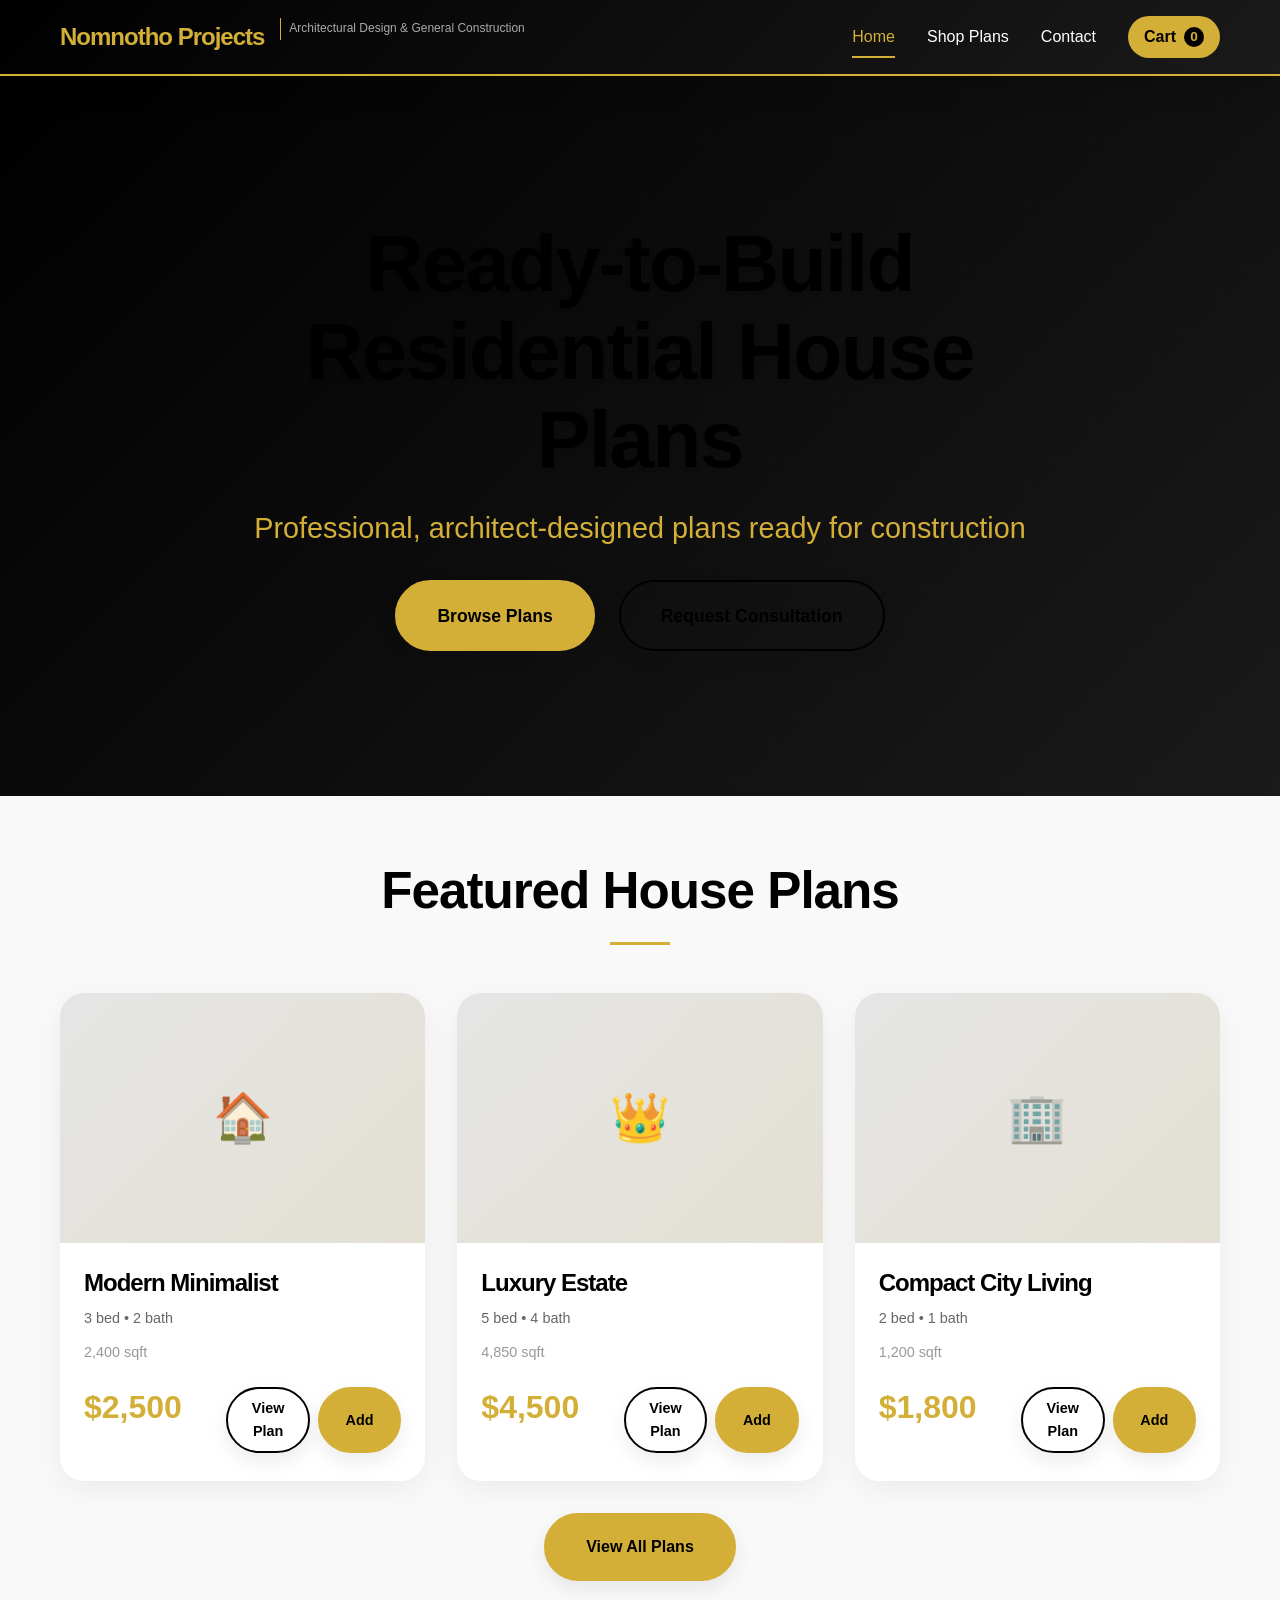
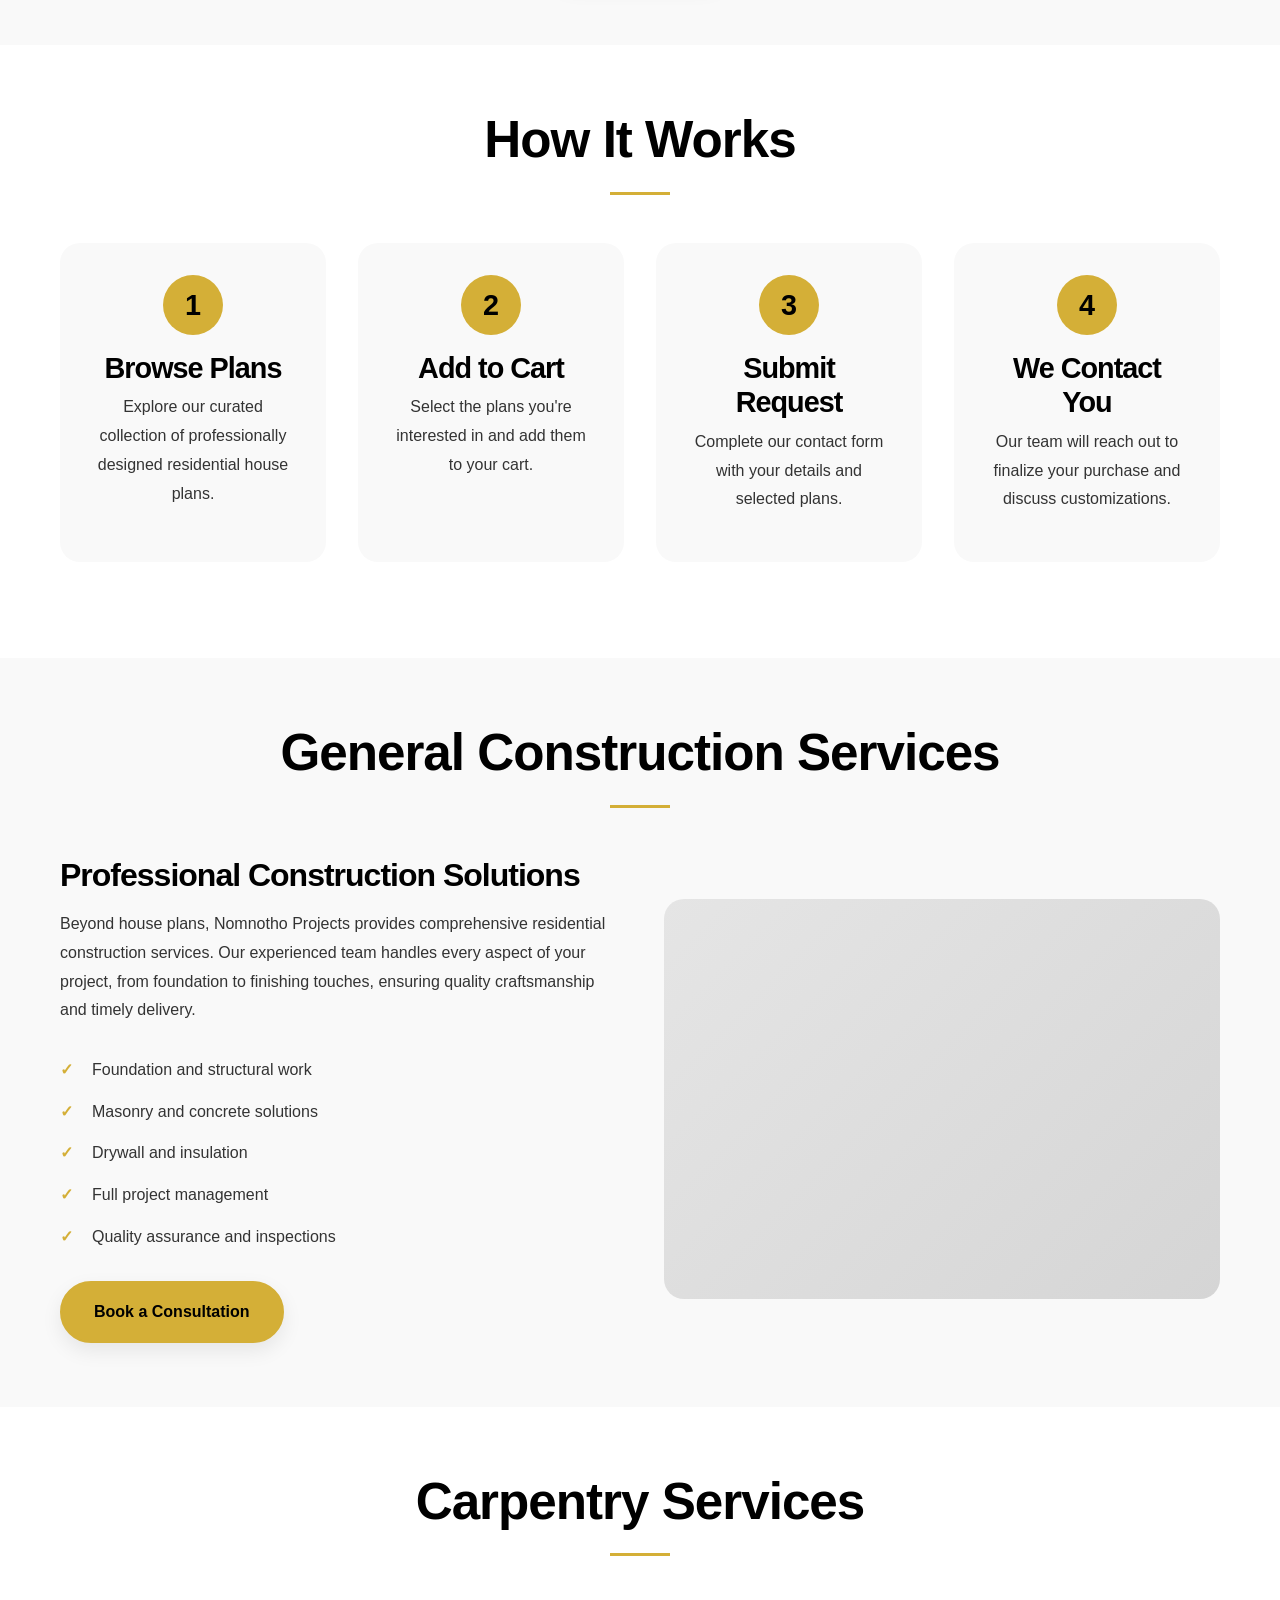
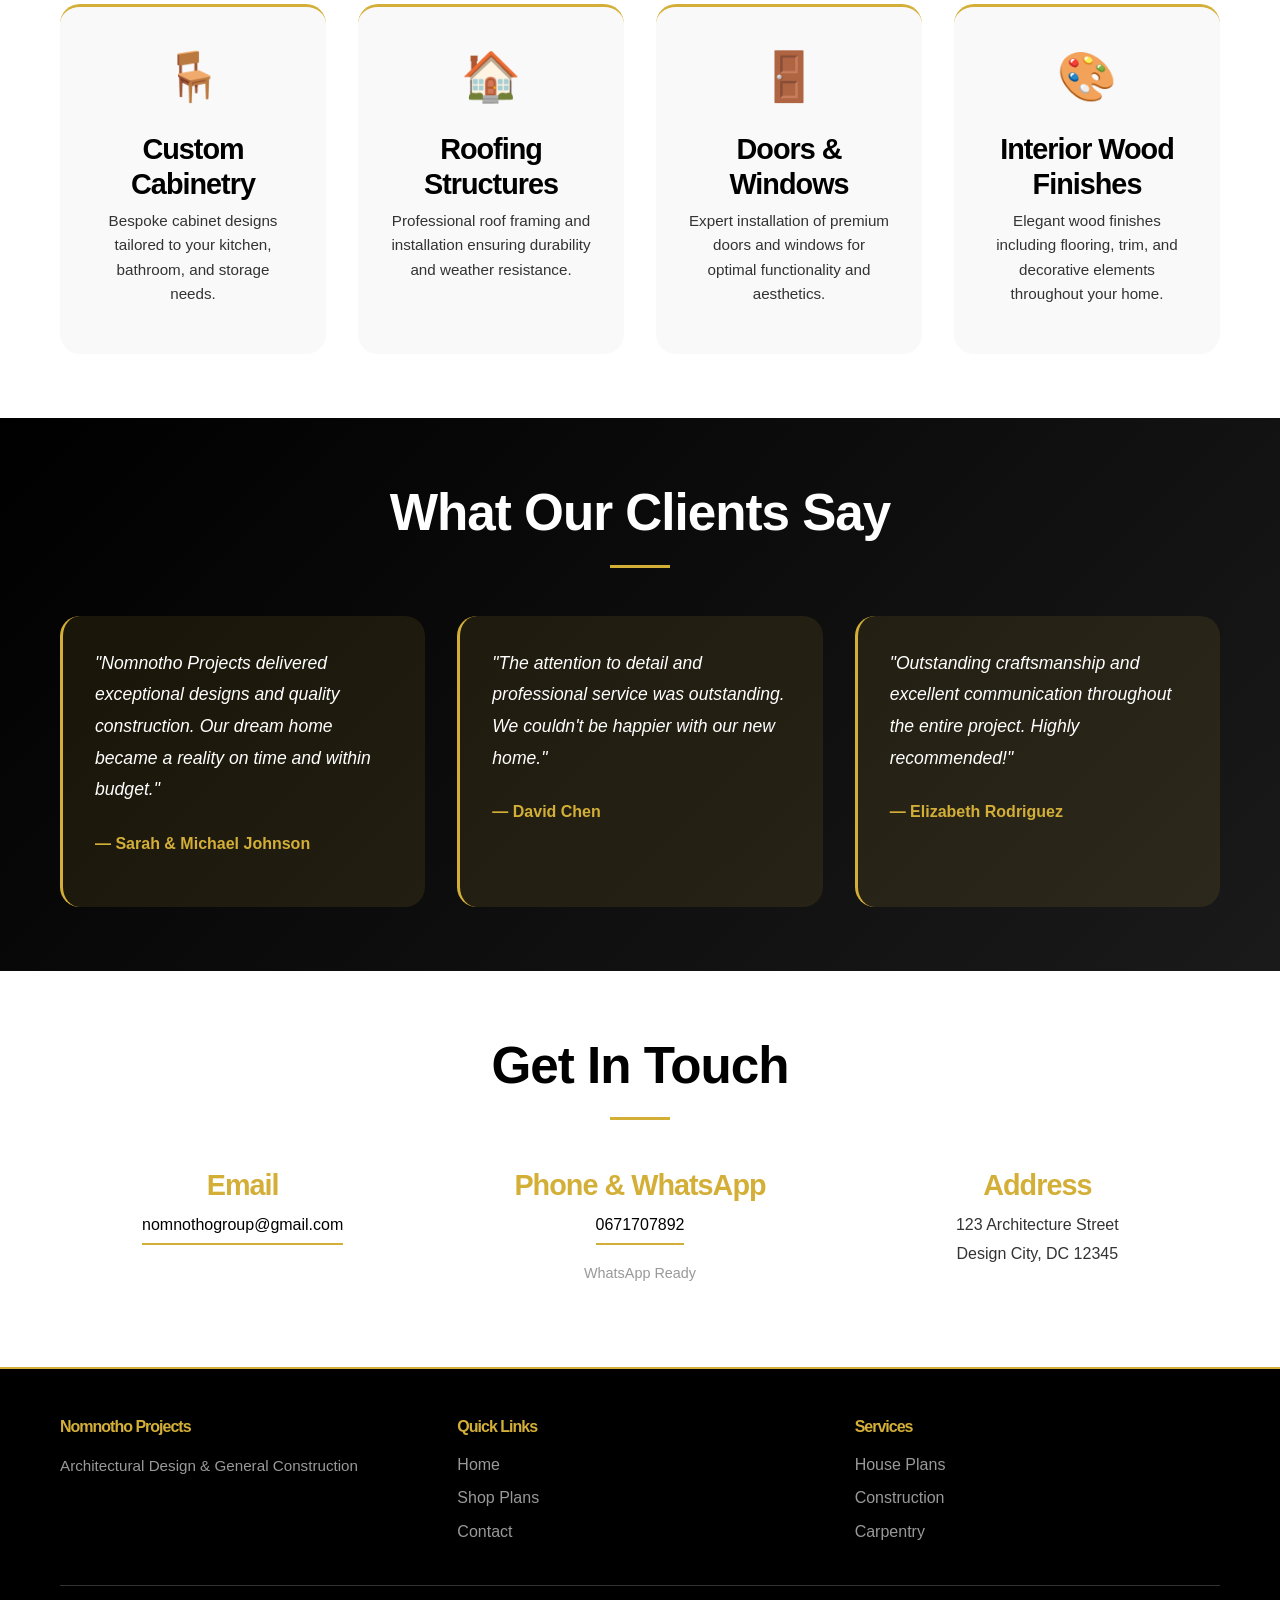
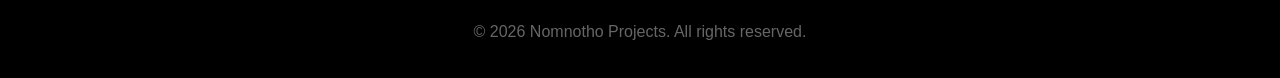
==== index.html @ 821d3362 "Add files via upload" ====
<!DOCTYPE html>
<html lang="en">
<head>
    <meta charset="UTF-8">
    <meta name="viewport" content="width=device-width, initial-scale=1.0">
    <title>Nomnotho Projects - Architectural Design & General Construction</title>
    <link rel="stylesheet" href="style.css">
</head>
<body>
    <!-- Navigation Bar -->
    <nav class="navbar">
        <div class="nav-container">
            <div class="logo">
                <h1>Nomnotho Projects</h1>
                <p class="tagline">Architectural Design & General Construction</p>
            </div>
            <div class="nav-menu" id="navMenu">
                <a href="index.html" class="nav-link active">Home</a>
                <a href="shop.html" class="nav-link">Shop Plans</a>
                <a href="#contact" class="nav-link">Contact</a>
                <a href="cart.html" class="nav-link cart-link">
                    Cart <span class="cart-count" id="cartCount">0</span>
                </a>
            </div>
            <div class="hamburger" id="hamburger">
                <span></span>
                <span></span>
                <span></span>
            </div>
        </div>
    </nav>

    <!-- Hero Section -->
    <section class="hero">
        <div class="hero-content">
            <h1 class="hero-headline">Ready-to-Build Residential House Plans</h1>
            <p class="hero-subheadline">Professional, architect-designed plans ready for construction</p>
            <div class="hero-buttons">
                <a href="shop.html" class="btn btn-primary">Browse Plans</a>
                <a href="#contact" class="btn btn-secondary">Request Consultation</a>
            </div>
        </div>
        <div class="hero-background"></div>
    </section>

    <!-- Featured House Plans -->
    <section class="featured-plans">
        <div class="container">
            <h2 class="section-title">Featured House Plans</h2>
            <div class="featured-grid" id="featuredPlans">
                <!-- Plans will be loaded by JavaScript -->
            </div>
            <div class="section-cta">
                <a href="shop.html" class="btn btn-primary">View All Plans</a>
            </div>
        </div>
    </section>

    <!-- How It Works -->
    <section class="how-it-works">
        <div class="container">
            <h2 class="section-title">How It Works</h2>
            <div class="process-grid">
                <div class="process-step">
                    <div class="step-number">1</div>
                    <h3>Browse Plans</h3>
                    <p>Explore our curated collection of professionally designed residential house plans.</p>
                </div>
                <div class="process-step">
                    <div class="step-number">2</div>
                    <h3>Add to Cart</h3>
                    <p>Select the plans you're interested in and add them to your cart.</p>
                </div>
                <div class="process-step">
                    <div class="step-number">3</div>
                    <h3>Submit Request</h3>
                    <p>Complete our contact form with your details and selected plans.</p>
                </div>
                <div class="process-step">
                    <div class="step-number">4</div>
                    <h3>We Contact You</h3>
                    <p>Our team will reach out to finalize your purchase and discuss customizations.</p>
                </div>
            </div>
        </div>
    </section>

    <!-- Construction Services -->
    <section class="construction-services">
        <div class="container">
            <h2 class="section-title">General Construction Services</h2>
            <div class="services-content">
                <div class="service-text">
                    <h3>Professional Construction Solutions</h3>
                    <p>Beyond house plans, Nomnotho Projects provides comprehensive residential construction services. Our experienced team handles every aspect of your project, from foundation to finishing touches, ensuring quality craftsmanship and timely delivery.</p>
                    <ul class="service-list">
                        <li>Foundation and structural work</li>
                        <li>Masonry and concrete solutions</li>
                        <li>Drywall and insulation</li>
                        <li>Full project management</li>
                        <li>Quality assurance and inspections</li>
                    </ul>
                    <a href="#contact" class="btn btn-primary">Book a Consultation</a>
                </div>
                <div class="service-image">
                    <div class="placeholder-image"></div>
                </div>
            </div>
        </div>
    </section>

    <!-- Carpentry Services -->
    <section class="carpentry-services">
        <div class="container">
            <h2 class="section-title">Carpentry Services</h2>
            <div class="carpentry-grid">
                <div class="carpentry-card">
                    <div class="card-icon">🪑</div>
                    <h3>Custom Cabinetry</h3>
                    <p>Bespoke cabinet designs tailored to your kitchen, bathroom, and storage needs.</p>
                </div>
                <div class="carpentry-card">
                    <div class="card-icon">🏠</div>
                    <h3>Roofing Structures</h3>
                    <p>Professional roof framing and installation ensuring durability and weather resistance.</p>
                </div>
                <div class="carpentry-card">
                    <div class="card-icon">🚪</div>
                    <h3>Doors & Windows</h3>
                    <p>Expert installation of premium doors and windows for optimal functionality and aesthetics.</p>
                </div>
                <div class="carpentry-card">
                    <div class="card-icon">🎨</div>
                    <h3>Interior Wood Finishes</h3>
                    <p>Elegant wood finishes including flooring, trim, and decorative elements throughout your home.</p>
                </div>
            </div>
        </div>
    </section>

    <!-- Testimonials -->
    <section class="testimonials">
        <div class="container">
            <h2 class="section-title">What Our Clients Say</h2>
            <div class="testimonials-grid">
                <div class="testimonial-card">
                    <p class="testimonial-text">"Nomnotho Projects delivered exceptional designs and quality construction. Our dream home became a reality on time and within budget."</p>
                    <p class="testimonial-author">— Sarah & Michael Johnson</p>
                </div>
                <div class="testimonial-card">
                    <p class="testimonial-text">"The attention to detail and professional service was outstanding. We couldn't be happier with our new home."</p>
                    <p class="testimonial-author">— David Chen</p>
                </div>
                <div class="testimonial-card">
                    <p class="testimonial-text">"Outstanding craftsmanship and excellent communication throughout the entire project. Highly recommended!"</p>
                    <p class="testimonial-author">— Elizabeth Rodriguez</p>
                </div>
            </div>
        </div>
    </section>

    <!-- Contact Section -->
    <section class="contact" id="contact">
        <div class="container">
            <h2 class="section-title">Get In Touch</h2>
            <div class="contact-info">
                <div class="contact-item">
                    <h3>Email</h3>
                    <p><a href="mailto:nomnothogroup@gmail.com">nomnothogroup@gmail.com</a></p>
                </div>
                <div class="contact-item">
                    <h3>Phone & WhatsApp</h3>
                    <p><a href="tel:0671707892">0671707892</a></p>
                    <p style="font-size: 0.9rem; color: #999; margin-top: 0.3rem;">WhatsApp Ready</p>
                </div>
                <div class="contact-item">
                    <h3>Address</h3>
                    <p>123 Architecture Street<br>Design City, DC 12345</p>
                </div>
            </div>
        </div>
    </section>

    <!-- Footer -->
    <footer class="footer">
        <div class="container">
            <div class="footer-content">
                <div class="footer-section">
                    <h4>Nomnotho Projects</h4>
                    <p>Architectural Design & General Construction</p>
                </div>
                <div class="footer-section">
                    <h4>Quick Links</h4>
                    <ul>
                        <li><a href="index.html">Home</a></li>
                        <li><a href="shop.html">Shop Plans</a></li>
                        <li><a href="#contact">Contact</a></li>
                    </ul>
                </div>
                <div class="footer-section">
                    <h4>Services</h4>
                    <ul>
                        <li><a href="#">House Plans</a></li>
                        <li><a href="#">Construction</a></li>
                        <li><a href="#">Carpentry</a></li>
                    </ul>
                </div>
            </div>
            <div class="footer-bottom">
                <p>&copy; 2026 Nomnotho Projects. All rights reserved.</p>
            </div>
        </div>
    </footer>

    <script src="script.js"></script>
</body>
</html>
---- style.css ----
/* ===================================
   Global Styles & Reset
   =================================== */

* {
    margin: 0;
    padding: 0;
    box-sizing: border-box;
}

html {
    scroll-behavior: smooth;
}

body {
    font-family: 'Segoe UI', Tahoma, Geneva, Verdana, sans-serif;
    line-height: 1.6;
    color: #333;
    background-color: #ffffff;
    background: linear-gradient(135deg, #ffffff 0%, #fafafa 100%);
}

.container {
    max-width: 1200px;
    margin: 0 auto;
    padding: 0 20px;
}

/* ===================================
   Typography
   =================================== */

h1, h2, h3, h4, h5, h6 {
    font-weight: 800;
    letter-spacing: -1px;
    color: #000;
    line-height: 1.2;
}

h1 {
    font-size: 4rem;
    margin-bottom: 1.5rem;
    line-height: 1.15;
}

h2 {
    font-size: 3rem;
    margin-bottom: 1.5rem;
    line-height: 1.2;
}

h3 {
    font-size: 1.8rem;
    margin-bottom: 1rem;
    font-weight: 700;
}

p {
    font-size: 1rem;
    line-height: 1.8;
    margin-bottom: 1rem;
}

a {
    text-decoration: none;
    color: inherit;
    transition: all 0.3s ease;
}

/* ===================================
   Navigation Bar (Sticky)
   =================================== */

.navbar {
    position: sticky;
    top: 0;
    background: linear-gradient(135deg, #000 0%, #1a1a1a 100%);
    color: #fff;
    padding: 1rem 0;
    z-index: 1000;
    border-bottom: 2px solid #D4AF37;
    box-shadow: 0 8px 32px rgba(0, 0, 0, 0.15);
    backdrop-filter: blur(10px);
}

.nav-container {
    max-width: 1200px;
    margin: 0 auto;
    padding: 0 20px;
    display: flex;
    justify-content: space-between;
    align-items: center;
}

.logo {
    display: flex;
    align-items: center;
    gap: 0.5rem;
}

.logo h1 {
    font-size: 1.5rem;
    margin: 0;
    color: #D4AF37;
}

.logo .tagline {
    font-size: 0.75rem;
    color: #aaa;
    margin-left: 0.5rem;
    border-left: 1px solid #D4AF37;
    padding-left: 0.5rem;
}

.nav-menu {
    display: flex;
    gap: 2rem;
    align-items: center;
}

.nav-link {
    color: #fff;
    font-weight: 500;
    position: relative;
    padding: 0.5rem 0;
    transition: all 0.3s cubic-bezier(0.34, 1.56, 0.64, 1);
}

.nav-link:hover {
    color: #D4AF37;
}

.nav-link.active {
    color: #D4AF37;
}

.nav-link::after {
    content: '';
    position: absolute;
    bottom: 0;
    left: 0;
    width: 0;
    height: 2px;
    background-color: #D4AF37;
    transition: width 0.3s ease;
}

.nav-link:hover::after,
.nav-link.active::after {
    width: 100%;
}

.cart-link {
    display: flex;
    align-items: center;
    gap: 0.5rem;
    background-color: #D4AF37;
    color: #000 !important;
    padding: 0.5rem 1rem;
    border-radius: 50px;
    font-weight: 600;
}

.cart-link:hover {
    background-color: #e5c158;
}

.cart-count {
    min-width: 20px;
    height: 20px;
    background-color: #000;
    color: #D4AF37;
    border-radius: 50%;
    display: flex;
    align-items: center;
    justify-content: center;
    font-size: 0.85rem;
    font-weight: 700;
}

.hamburger {
    display: none;
    flex-direction: column;
    cursor: pointer;
}

.hamburger span {
    width: 25px;
    height: 3px;
    background-color: #D4AF37;
    margin: 5px 0;
    transition: 0.3s;
}

/* ===================================
   Buttons
   =================================== */

.btn {
    padding: 1rem 2rem;
    font-size: 1rem;
    font-weight: 600;
    border: 2px solid transparent;
    border-radius: 50px;
    cursor: pointer;
    transition: all 0.4s cubic-bezier(0.34, 1.56, 0.64, 1);
    display: inline-block;
    text-align: center;
    box-shadow: 0 8px 20px rgba(0, 0, 0, 0.08);
}

.btn-primary {
    background-color: #D4AF37;
    color: #000;
    border-color: #D4AF37;
}

.btn-primary:hover {
    background-color: #fff;
    color: #D4AF37;
    border-color: #D4AF37;
    transform: translateY(-4px);
    box-shadow: 0 15px 40px rgba(212, 175, 55, 0.4);
}

.btn-secondary {
    background-color: transparent;
    color: #000;
    border-color: #000;
}

.btn-secondary:hover {
    background-color: #000;
    color: #D4AF37;
    border-color: #D4AF37;
    transform: translateY(-4px);
    box-shadow: 0 15px 35px rgba(0, 0, 0, 0.2);
}

button.btn {
    cursor: pointer;
}

/* ===================================
   Hero Section
   =================================== */

.hero {
    background: linear-gradient(135deg, #000 0%, #1a1a1a 100%);
    color: #fff;
    padding: 8rem 2rem;
    text-align: center;
    position: relative;
    overflow: hidden;
    min-height: 80vh;
    display: flex;
    align-items: center;
    justify-content: center;
}

.hero-background {
    position: absolute;
    top: 0;
    right: 0;
    width: 50%;
    height: 100%;
    background: url('data:image/svg+xml,<svg xmlns="http://www.w3.org/2000/svg" viewBox="0 0 1000 1000"><defs><pattern id="grid" width="100" height="100" patternUnits="userSpaceOnUse"><path d="M 100 0 L 0 0 0 100" fill="none" stroke="%23D4AF37" stroke-width="0.5" opacity="0.1"/></pattern></defs><rect width="1000" height="1000" fill="none"/><rect width="1000" height="1000" fill="url(%23grid)"/></svg>');
    opacity: 0.5;
    z-index: 0;
}

.hero-content {
    position: relative;
    z-index: 1;
    max-width: 800px;
}

.hero-headline {
    font-size: 5rem;
    margin-bottom: 1.5rem;
    line-height: 1.1;
    font-weight: 800;
    letter-spacing: -1.5px;
    text-shadow: 0 2px 4px rgba(0, 0, 0, 0.1);
}

.hero-subheadline {
    font-size: 1.8rem;
    margin-bottom: 2rem;
    color: #D4AF37;
    font-weight: 400;
    line-height: 1.4;
}

.hero-buttons {
    display: flex;
    gap: 1.5rem;
    justify-content: center;
    flex-wrap: wrap;
}

.hero-buttons .btn {
    padding: 1.2rem 2.5rem;
    font-size: 1.1rem;
}

/* ===================================
   Section Styles
   =================================== */

section {
    padding: 4rem 0;
}

.section-title {
    text-align: center;
    margin-bottom: 3rem;
    position: relative;
    padding-bottom: 1.5rem;
    font-size: 3.2rem;
    font-weight: 800;
    letter-spacing: -1px;
}

.section-title::after {
    content: '';
    position: absolute;
    bottom: 0;
    left: 50%;
    transform: translateX(-50%);
    width: 60px;
    height: 3px;
    background-color: #D4AF37;
}

/* ===================================
   Featured Plans Section
   =================================== */

.featured-plans {
    background-color: #f9f9f9;
}

.featured-grid,
.shop-grid {
    display: grid;
    grid-template-columns: repeat(auto-fit, minmax(300px, 1fr));
    gap: 2rem;
    margin-bottom: 2rem;
}

.product-card {
    background-color: #fff;
    border-radius: 24px;
    overflow: hidden;
    box-shadow: 0 8px 30px rgba(0, 0, 0, 0.06);
    transition: all 0.4s cubic-bezier(0.34, 1.56, 0.64, 1);
    display: flex;
    flex-direction: column;
}

.product-card:hover {
    transform: translateY(-12px);
    box-shadow: 0 25px 50px rgba(212, 175, 55, 0.15);
}

.product-image-wrapper {
    width: 100%;
    height: 250px;
    background-color: #e5e5e5;
    display: flex;
    align-items: center;
    justify-content: center;
    font-size: 3rem;
    position: relative;
    overflow: hidden;
}

.product-image-wrapper::before {
    content: '';
    position: absolute;
    top: 0;
    left: 0;
    right: 0;
    bottom: 0;
    background: linear-gradient(135deg, transparent 0%, rgba(212, 175, 55, 0.1) 100%);
}

.product-content {
    padding: 1.5rem;
    flex-grow: 1;
    display: flex;
    flex-direction: column;
}

.product-name {
    font-size: 1.5rem;
    font-weight: 800;
    margin-bottom: 0.5rem;
    color: #000;
    line-height: 1.3;
}

.product-specs {
    font-size: 0.9rem;
    color: #666;
    margin-bottom: 0.5rem;
}

.product-size {
    font-size: 0.9rem;
    color: #999;
    margin-bottom: 1rem;
}

.product-footer {
    display: flex;
    gap: 1rem;
    margin-top: auto;
    justify-content: space-between;
    align-items: center;
}

.product-price {
    font-size: 1.5rem;
    font-weight: 700;
    color: #D4AF37;
}

.product-buttons {
    display: flex;
    gap: 0.5rem;
}

.product-buttons .btn {
    padding: 0.5rem 1rem;
    font-size: 0.9rem;
    flex: 1;
}

.section-cta {
    text-align: center;
}

.section-cta .btn {
    padding: 1.2rem 2.5rem;
}

/* ===================================
   How It Works Section
   =================================== */

.how-it-works {
    background-color: #fff;
}

.process-grid {
    display: grid;
    grid-template-columns: repeat(auto-fit, minmax(250px, 1fr));
    gap: 2rem;
    margin-bottom: 2rem;
}

.process-step {
    text-align: center;
    padding: 2rem;
    background-color: #f9f9f9;
    border-radius: 20px;
    transition: all 0.3s ease;
}

.process-step:hover {
    background-color: #000;
    color: #fff;
    transform: translateY(-5px);
}

.step-number {
    width: 60px;
    height: 60px;
    background-color: #D4AF37;
    color: #000;
    border-radius: 50%;
    display: flex;
    align-items: center;
    justify-content: center;
    font-size: 1.8rem;
    font-weight: 700;
    margin: 0 auto 1rem;
    transition: all 0.3s ease;
}

.process-step:hover .step-number {
    background-color: #fff;
    color: #D4AF37;
}

.process-step h3 {
    margin-bottom: 0.5rem;
}

/* ===================================
   Construction Services Section
   =================================== */

.construction-services {
    background-color: #f9f9f9;
}

.services-content {
    display: grid;
    grid-template-columns: 1fr 1fr;
    gap: 3rem;
    align-items: center;
}

.service-text h3 {
    font-size: 2rem;
    margin-bottom: 1rem;
}

.service-list {
    list-style: none;
    margin: 1.5rem 0;
}

.service-list li {
    padding: 0.5rem 0;
    padding-left: 2rem;
    position: relative;
    font-size: 1rem;
}

.service-list li::before {
    content: '✓';
    position: absolute;
    left: 0;
    color: #D4AF37;
    font-weight: 700;
}

.service-image {
    display: flex;
    align-items: center;
    justify-content: center;
}

.placeholder-image {
    width: 100%;
    height: 400px;
    background: linear-gradient(135deg, #e5e5e5 0%, #d5d5d5 100%);
    border-radius: 20px;
    display: flex;
    align-items: center;
    justify-content: center;
    font-size: 4rem;
    color: #999;
}

.placeholder-image-large {
    width: 100%;
    height: 500px;
    background: linear-gradient(135deg, #e5e5e5 0%, #d5d5d5 100%);
    border-radius: 20px;
    display: flex;
    align-items: center;
    justify-content: center;
    font-size: 5rem;
    color: #999;
}

/* ===================================
   Carpentry Services Section
   =================================== */

.carpentry-services {
    background-color: #fff;
}

.carpentry-grid {
    display: grid;
    grid-template-columns: repeat(auto-fit, minmax(250px, 1fr));
    gap: 2rem;
}

.carpentry-card {
    background-color: #f9f9f9;
    padding: 2rem;
    border-radius: 20px;
    text-align: center;
    border-top: 3px solid #D4AF37;
    transition: all 0.3s ease;
}

.carpentry-card:hover {
    background-color: #000;
    color: #fff;
    transform: translateY(-5px);
}

.card-icon {
    font-size: 3rem;
    margin-bottom: 1rem;
}

.carpentry-card h3 {
    margin-bottom: 0.5rem;
}

.carpentry-card p {
    font-size: 0.95rem;
    line-height: 1.6;
}

/* ===================================
   Testimonials Section
   =================================== */

.testimonials {
    background: linear-gradient(135deg, #000 0%, #1a1a1a 100%);
    color: #fff;
}

.testimonials .section-title {
    color: #fff;
}

.testimonials .section-title::after {
    background-color: #D4AF37;
}

.testimonials-grid {
    display: grid;
    grid-template-columns: repeat(auto-fit, minmax(300px, 1fr));
    gap: 2rem;
}

.testimonial-card {
    background-color: rgba(212, 175, 55, 0.1);
    padding: 2rem;
    border-radius: 20px;
    border-left: 3px solid #D4AF37;
    transition: all 0.3s ease;
}

.testimonial-card:hover {
    background-color: rgba(212, 175, 55, 0.2);
    transform: translateX(10px);
}

.testimonial-text {
    font-size: 1.1rem;
    margin-bottom: 1rem;
    font-style: italic;
    line-height: 1.8;
}

.testimonial-author {
    font-weight: 600;
    color: #D4AF37;
    font-style: normal;
    display: block;
    margin-top: 1.5rem;
}

/* ===================================
   Contact Section
   =================================== */

.contact {
    background-color: #fff;
}

.contact-info {
    display: grid;
    grid-template-columns: repeat(auto-fit, minmax(250px, 1fr));
    gap: 2rem;
    text-align: center;
}

.contact-item h3 {
    color: #D4AF37;
    margin-bottom: 0.5rem;
}

.contact-item p {
    font-size: 1rem;
}

.contact-item a {
    color: #000;
    border-bottom: 2px solid #D4AF37;
    padding-bottom: 0.2rem;
    display: inline-block;
}

.contact-item a:hover {
    color: #D4AF37;
}

/* ===================================
   Footer
   =================================== */

.footer {
    background-color: #000;
    color: #fff;
    padding: 3rem 0 1rem;
    border-top: 2px solid #D4AF37;
}

.footer-content {
    display: grid;
    grid-template-columns: repeat(auto-fit, minmax(250px, 1fr));
    gap: 2rem;
    margin-bottom: 2rem;
}

.footer-section h4 {
    color: #D4AF37;
    margin-bottom: 1rem;
}

.footer-section p {
    font-size: 0.95rem;
    color: #999;
}

.footer-section ul {
    list-style: none;
}

.footer-section ul li {
    margin-bottom: 0.5rem;
}

.footer-section ul li a {
    color: #999;
    transition: all 0.3s ease;
}

.footer-section ul li a:hover {
    color: #D4AF37;
    padding-left: 0.5rem;
}

.footer-bottom {
    text-align: center;
    padding-top: 2rem;
    border-top: 1px solid #333;
    color: #666;
}

/* ===================================
   Page Header
   =================================== */

.page-header {
    background: linear-gradient(135deg, #000 0%, #1a1a1a 100%);
    color: #fff;
    padding: 3rem 0;
    text-align: center;
    margin-top: 1rem;
}

.page-header h1 {
    color: #fff;
    margin-bottom: 0.5rem;
    font-size: 3.5rem;
    font-weight: 800;
    line-height: 1.2;
    text-shadow: 0 2px 8px rgba(0, 0, 0, 0.3);
}

.page-header p {
    font-size: 1.3rem;
    color: #D4AF37;
    font-weight: 500;
    line-height: 1.4;
}

/* ===================================
   Shop Section
   =================================== */

.shop-section {
    padding-top: 2rem;
}

/* ===================================
   Product Detail Page
   =================================== */

.product-detail {
    padding-top: 2rem;
}

.product-header {
    margin-bottom: 2rem;
}

.back-link {
    color: #D4AF37;
    font-weight: 600;
    display: inline-block;
    padding: 0.5rem 1rem;
    border: 2px solid #D4AF37;
    border-radius: 50px;
    transition: all 0.3s ease;
}

.back-link:hover {
    background-color: #D4AF37;
    color: #000;
}

.product-grid {
    display: grid;
    grid-template-columns: 1fr 1fr;
    gap: 3rem;
    align-items: start;
}

.product-title {
    margin-bottom: 1rem;
}

.product-title h1 {
    font-size: 3rem;
    margin-bottom: 0.5rem;
    font-weight: 800;
    line-height: 1.2;
}

.product-code {
    color: #999;
    font-size: 0.95rem;
}

.product-price {
    font-size: 2rem;
    color: #D4AF37;
    font-weight: 700;
    margin-bottom: 1.5rem;
}

.product-description {
    font-size: 1.1rem;
    line-height: 1.8;
    margin-bottom: 2rem;
    color: #555;
}

.specifications {
    background-color: #f9f9f9;
    padding: 1.5rem;
    border-radius: 16px;
    margin-bottom: 2rem;
}

.specifications h3 {
    font-size: 1.3rem;
    margin-bottom: 1rem;
}

.specs-grid {
    display: grid;
    grid-template-columns: 1fr 1fr;
    gap: 1rem;
}

.spec-item {
    display: flex;
    justify-content: space-between;
    padding: 0.5rem 0;
    border-bottom: 1px solid #e0e0e0;
}

.spec-label {
    font-weight: 600;
}

.spec-value {
    color: #D4AF37;
    font-weight: 600;
}

.whats-included {
    background-color: #f9f9f9;
    padding: 1.5rem;
    border-radius: 16px;
    margin-bottom: 2rem;
}

.whats-included h3 {
    font-size: 1.3rem;
    margin-bottom: 1rem;
}

.included-list {
    list-style: none;
}

.included-list li {
    padding: 0.5rem 0;
    padding-left: 1.5rem;
    position: relative;
}

.included-list li::before {
    content: '✓';
    position: absolute;
    left: 0;
    color: #D4AF37;
    font-weight: 700;
}

.construction-cost {
    background-color: #f9f9f9;
    padding: 1.5rem;
    border-radius: 16px;
    margin-bottom: 2rem;
    border-left: 3px solid #D4AF37;
}

.construction-cost h3 {
    font-size: 1.3rem;
    margin-bottom: 0.5rem;
}

.construction-cost p {
    font-size: 1.1rem;
    color: #555;
}

.product-actions {
    display: flex;
    gap: 1rem;
    flex-wrap: wrap;
}

.product-actions .btn {
    flex: 1;
    min-width: 200px;
}

/* ===================================
   Cart Page
   =================================== */

.cart-section {
    padding-top: 2rem;
}

.cart-wrapper {
    display: grid;
    grid-template-columns: 2fr 1fr;
    gap: 2rem;
}

.cart-items {
    background-color: #f9f9f9;
    padding: 2rem;
    border-radius: 20px;
}

.cart-item {
    display: flex;
    justify-content: space-between;
    align-items: center;
    padding: 1.5rem;
    background-color: #fff;
    border-radius: 16px;
    margin-bottom: 1rem;
    gap: 1.5rem;
    box-shadow: 0 4px 15px rgba(0, 0, 0, 0.04);
}

.cart-item-info {
    flex-grow: 1;
}

.cart-item-name {
    font-size: 1.2rem;
    font-weight: 600;
    margin-bottom: 0.3rem;
}

.cart-item-specs {
    font-size: 0.9rem;
    color: #666;
    margin-bottom: 0.5rem;
}

.cart-item-quantity {
    display: flex;
    align-items: center;
    gap: 0.5rem;
}

.cart-item-quantity label {
    font-weight: 500;
}

.cart-item-quantity input {
    width: 50px;
    padding: 0.3rem;
    border: 1px solid #ddd;
    border-radius: 10px;
    text-align: center;
}

.cart-item-price {
    font-size: 1.3rem;
    font-weight: 700;
    color: #D4AF37;
    white-space: nowrap;
}

.cart-item-remove {
    background-color: #f0f0f0;
    color: #666;
    border: none;
    padding: 0.5rem 1rem;
    border-radius: 50px;
    cursor: pointer;
    transition: all 0.3s ease;
    font-weight: 500;
}

.cart-item-remove:hover {
    background-color: #D4AF37;
    color: #000;
}

.cart-summary {
    background-color: #f9f9f9;
    padding: 2rem;
    border-radius: 20px;
    height: fit-content;
    position: sticky;
    top: 100px;
}

.cart-summary h2 {
    font-size: 1.5rem;
    margin-bottom: 1.5rem;
    border-bottom: 2px solid #D4AF37;
    padding-bottom: 1rem;
}

.summary-content {
    margin-bottom: 2rem;
}

.summary-row {
    display: flex;
    justify-content: space-between;
    margin-bottom: 1rem;
    font-size: 1rem;
}

.summary-total {
    display: flex;
    justify-content: space-between;
    padding: 1rem;
    background-color: #000;
    color: #fff;
    border-radius: 4px;
    font-size: 1.2rem;
    font-weight: 700;
    margin-bottom: 1.5rem;
}

.summary-total span:last-child {
    color: #D4AF37;
}

.cart-summary .btn {
    width: 100%;
    margin-bottom: 0.5rem;
}

.empty-cart-message {
    padding: 4rem 0;
    text-align: center;
}

.empty-content {
    background-color: #f9f9f9;
    padding: 3rem;
    border-radius: 20px;
}

.empty-content h2 {
    font-size: 2rem;
    margin-bottom: 1rem;
    color: #666;
}

.empty-content p {
    font-size: 1.1rem;
    color: #999;
    margin-bottom: 2rem;
}

/* ===================================
   Checkout / Contact Form
   =================================== */

.checkout-section {
    padding-top: 2rem;
}

.checkout-wrapper {
    display: grid;
    grid-template-columns: 2fr 1fr;
    gap: 2rem;
}

.checkout-form-container {
    background-color: #f9f9f9;
    padding: 2rem;
    border-radius: 20px;
}

.checkout-form {
    display: flex;
    flex-direction: column;
    gap: 1.5rem;
}

.form-group {
    display: flex;
    flex-direction: column;
}

.form-group label {
    font-weight: 600;
    margin-bottom: 0.5rem;
    color: #000;
}

.form-group input,
.form-group textarea {
    padding: 0.8rem;
    border: 1px solid #e0e0e0;
    border-radius: 12px;
    font-family: inherit;
    font-size: 1rem;
    transition: all 0.3s ease;
}

.form-group input:focus,
.form-group textarea:focus {
    outline: none;
    border-color: #D4AF37;
    box-shadow: 0 0 0 3px rgba(212, 175, 55, 0.1);
}

.form-group textarea {
    resize: vertical;
    min-height: 100px;
}

.checkout-form button {
    margin-top: 1rem;
}

.checkout-summary {
    background-color: #f9f9f9;
    padding: 2rem;
    border-radius: 20px;
    height: fit-content;
    position: sticky;
    top: 100px;
}

.checkout-summary h2 {
    font-size: 1.5rem;
    margin-bottom: 1.5rem;
    border-bottom: 2px solid #D4AF37;
    padding-bottom: 1rem;
}

.summary-items {
    margin-bottom: 1.5rem;
    max-height: 300px;
    overflow-y: auto;
}

.summary-item {
    padding: 1rem;
    background-color: #fff;
    border-radius: 12px;
    margin-bottom: 0.5rem;
    border-left: 3px solid #D4AF37;
}

.summary-item-name {
    font-weight: 600;
    margin-bottom: 0.3rem;
}

.summary-item-price {
    color: #D4AF37;
    font-weight: 600;
}

/* ===================================
   Success Modal
   =================================== */

.modal {
    display: none;
    position: fixed;
    z-index: 2000;
    left: 0;
    top: 0;
    width: 100%;
    height: 100%;
    background-color: rgba(0, 0, 0, 0.6);
    animation: fadeIn 0.3s ease;
}

.modal.show {
    display: flex;
    align-items: center;
    justify-content: center;
}

.modal-content {
    background-color: #fff;
    padding: 2rem;
    border-radius: 24px;
    text-align: center;
    max-width: 500px;
    box-shadow: 0 20px 60px rgba(0, 0, 0, 0.3);
    animation: slideUp 0.3s ease;
}

.modal-content h2 {
    font-size: 2rem;
    color: #D4AF37;
    margin-bottom: 1rem;
}

.modal-content p {
    margin-bottom: 1rem;
    color: #555;
    font-size: 1rem;
}

.success-message {
    font-size: 1.1rem;
    color: #000;
    font-weight: 600;
}

.modal-content .btn {
    margin-top: 2rem;
}

/* ===================================
   Animations
   =================================== */

@keyframes fadeIn {
    from {
        opacity: 0;
    }
    to {
        opacity: 1;
    }
}

@keyframes slideUp {
    from {
        transform: translateY(30px);
        opacity: 0;
    }
    to {
        transform: translateY(0);
        opacity: 1;
    }
}

/* ===================================
   Responsive Design
   =================================== */

@media (max-width: 768px) {
    .hamburger {
        display: flex;
    }

    .nav-menu {
        position: fixed;
        left: -100%;
        top: 70px;
        flex-direction: column;
        background-color: #000;
        width: 100%;
        text-align: center;
        transition: 0.3s;
        padding: 2rem 0;
        gap: 1rem;
    }

    .nav-menu.active {
        left: 0;
    }

    .logo h1 {
        font-size: 1.2rem;
    }

    .logo .tagline {
        display: none;
    }

    h1 {
        font-size: 2rem;
    }

    h2 {
        font-size: 1.8rem;
    }

    h3 {
        font-size: 1.2rem;
    }

    .hero {
        padding: 4rem 2rem;
        min-height: 60vh;
    }

    .hero-headline {
        font-size: 2.2rem;
    }

    .hero-subheadline {
        font-size: 1.2rem;
    }

    .hero-buttons {
        flex-direction: column;
    }

    .hero-buttons .btn {
        width: 100%;
    }

    .featured-grid,
    .shop-grid,
    .process-grid,
    .carpentry-grid,
    .testimonials-grid {
        grid-template-columns: 1fr;
    }

    .services-content,
    .product-grid,
    .cart-wrapper,
    .checkout-wrapper {
        grid-template-columns: 1fr;
    }

    .product-image-wrapper {
        height: 350px;
    }

    .placeholder-image-large {
        height: 300px;
    }

    .product-actions {
        flex-direction: column;
    }

    .product-actions .btn {
        min-width: auto;
    }

    .cart-item {
        flex-direction: column;
        text-align: center;
    }

    .cart-item-info {
        width: 100%;
    }

    .cart-item-quantity {
        justify-content: center;
        margin: 1rem 0;
    }

    .cart-summary,
    .checkout-summary {
        position: static;
        top: auto;
    }

    .section-title {
        font-size: 2rem;
    }

    .contact-info {
        grid-template-columns: 1fr;
    }

    @media (max-width: 480px) {
        .nav-container {
            flex-wrap: wrap;
        }

        h1 {
            font-size: 1.5rem;
        }

        h2 {
            font-size: 1.4rem;
        }

        .hero-headline {
            font-size: 1.8rem;
        }

        .btn {
            padding: 0.8rem 1.5rem;
            font-size: 0.9rem;
        }

        .product-name {
            font-size: 1.1rem;
        }

        .modal-content {
            margin: 1rem;
        }

        .cart-item {
            padding: 1rem;
        }

        .specs-grid {
            grid-template-columns: 1fr;
        }
    }
}
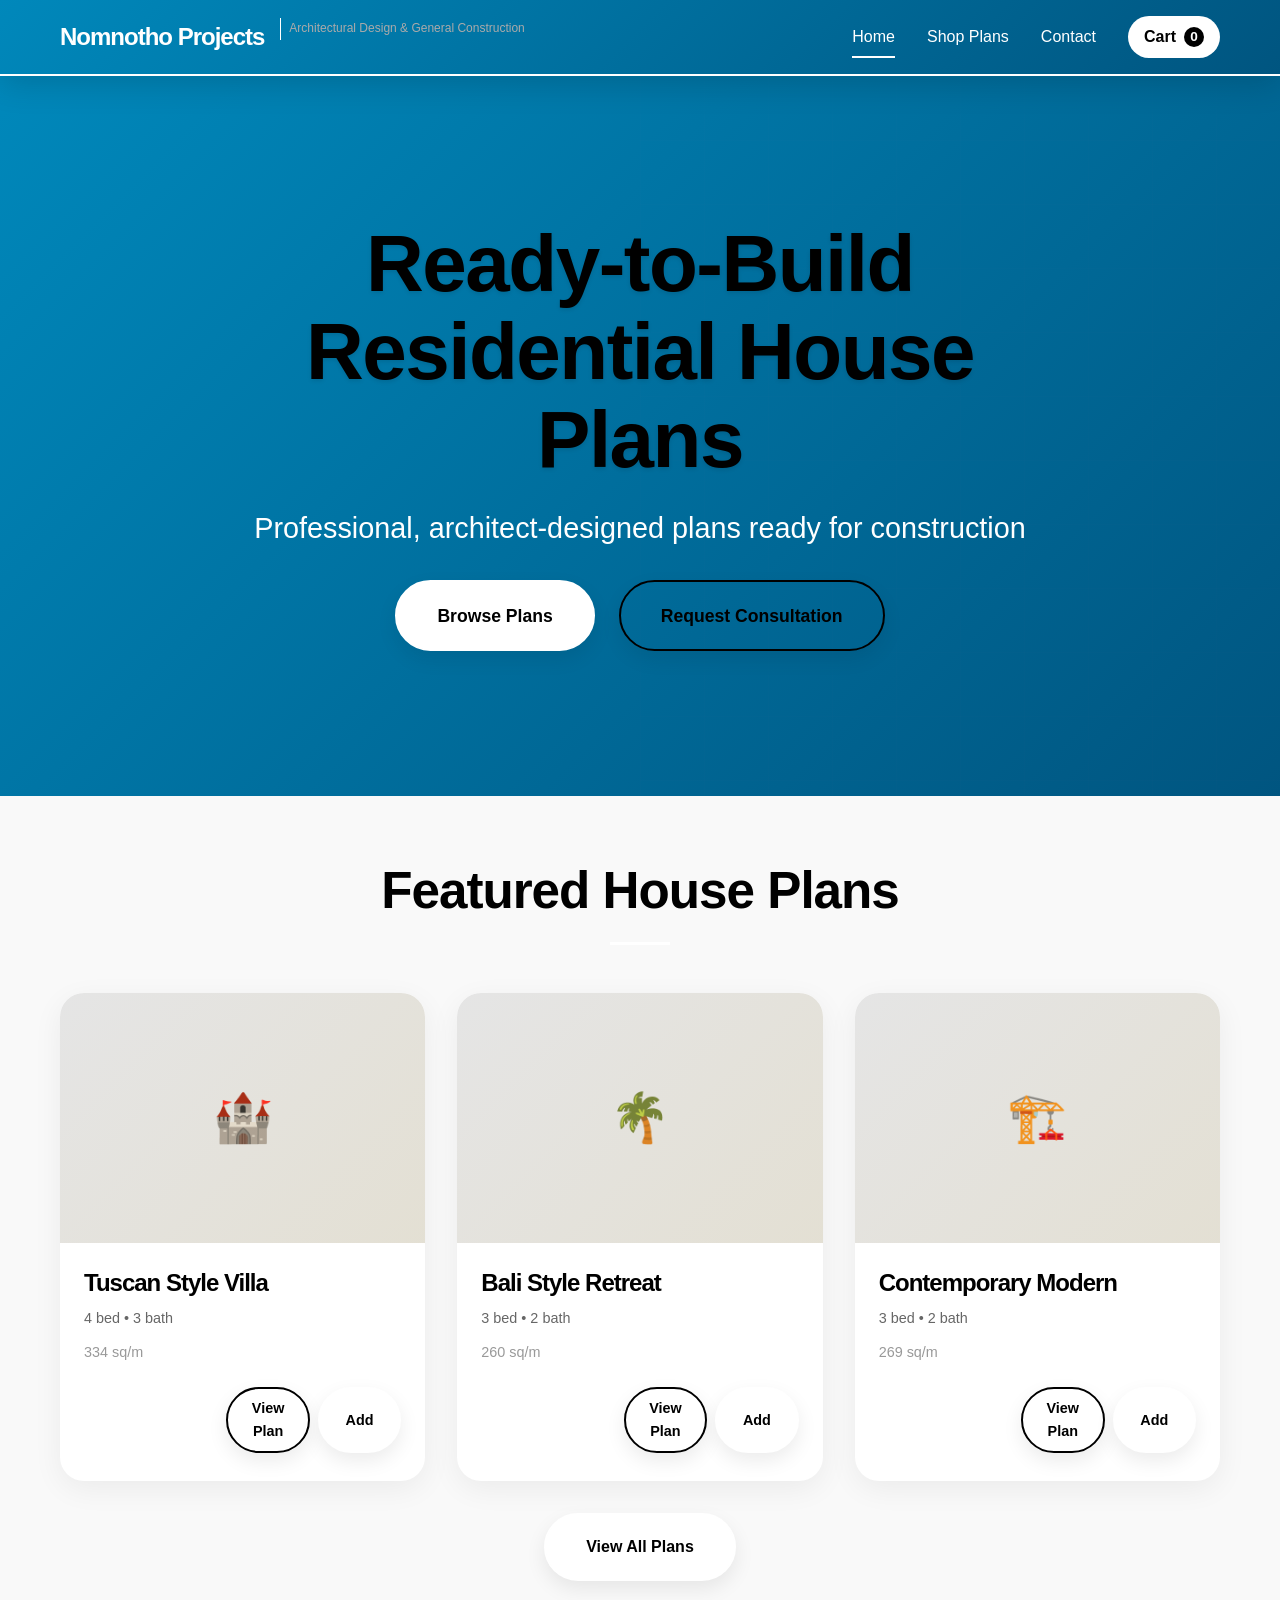
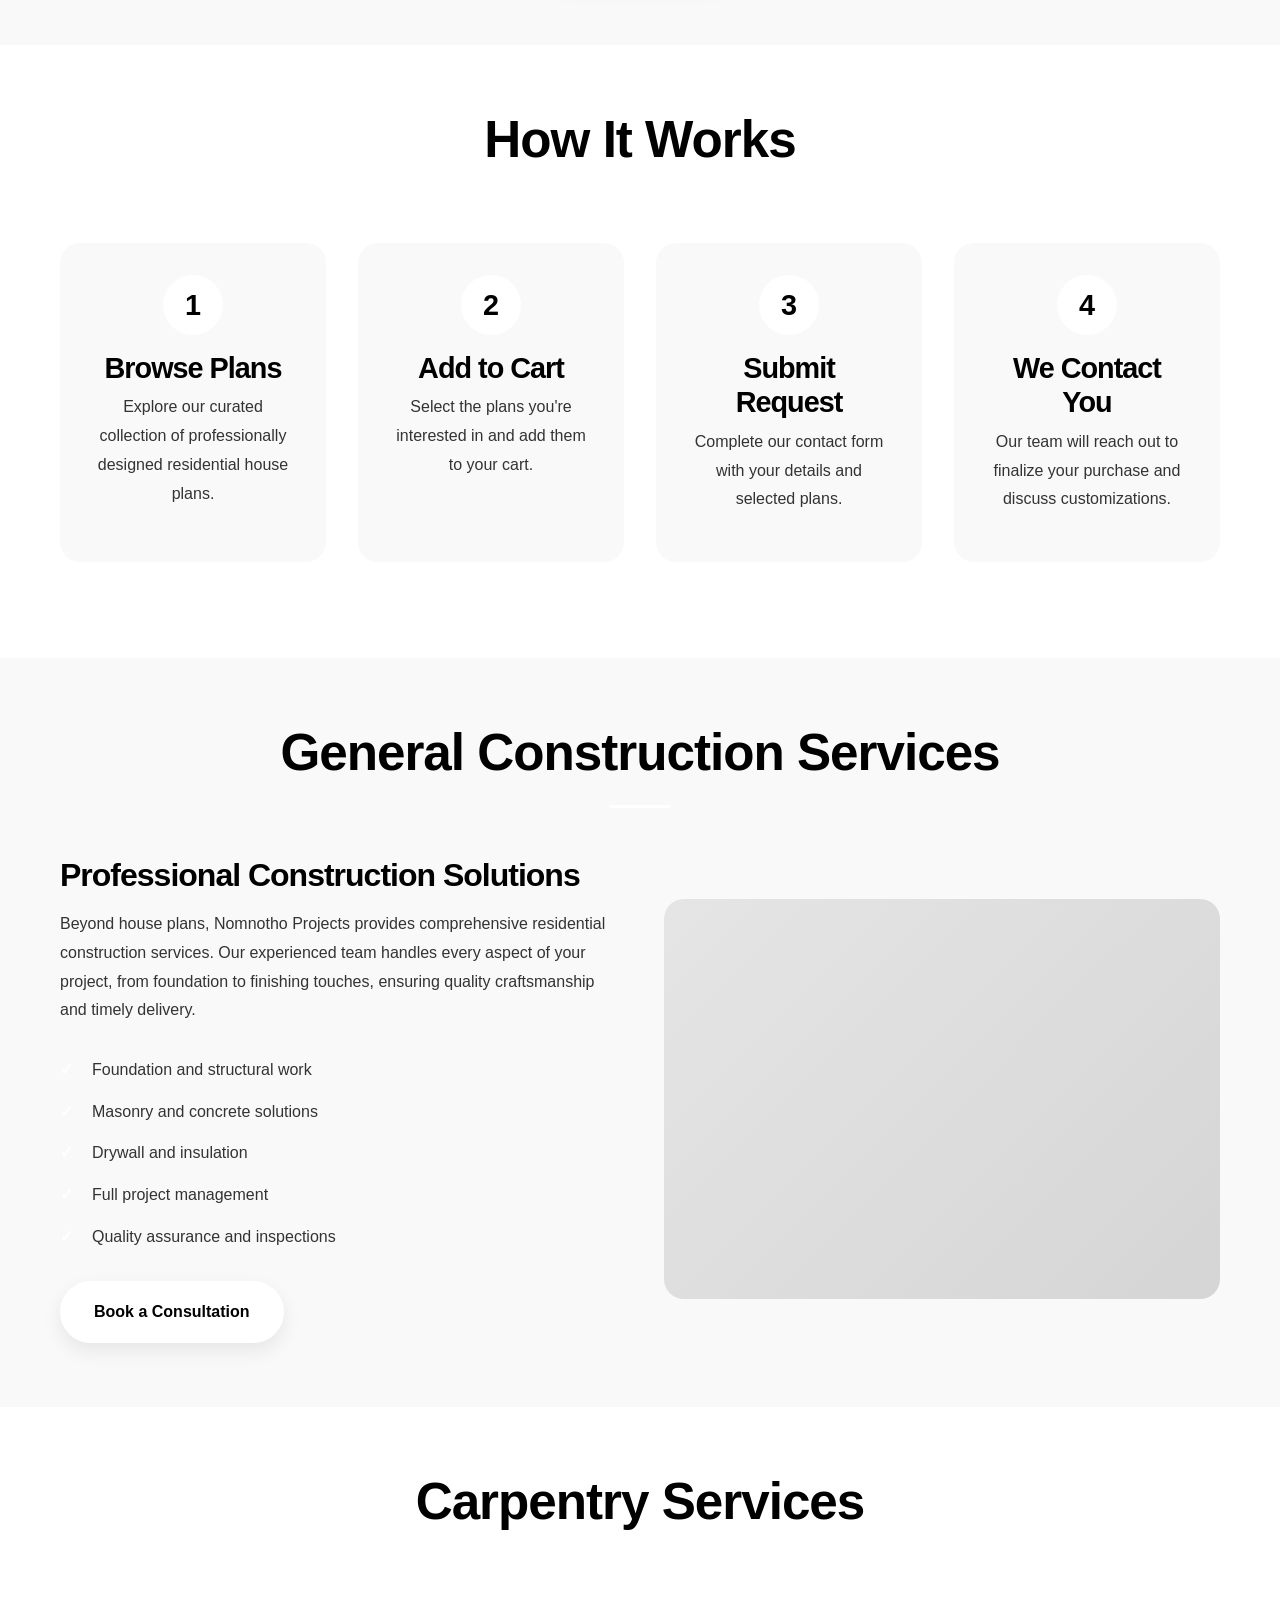
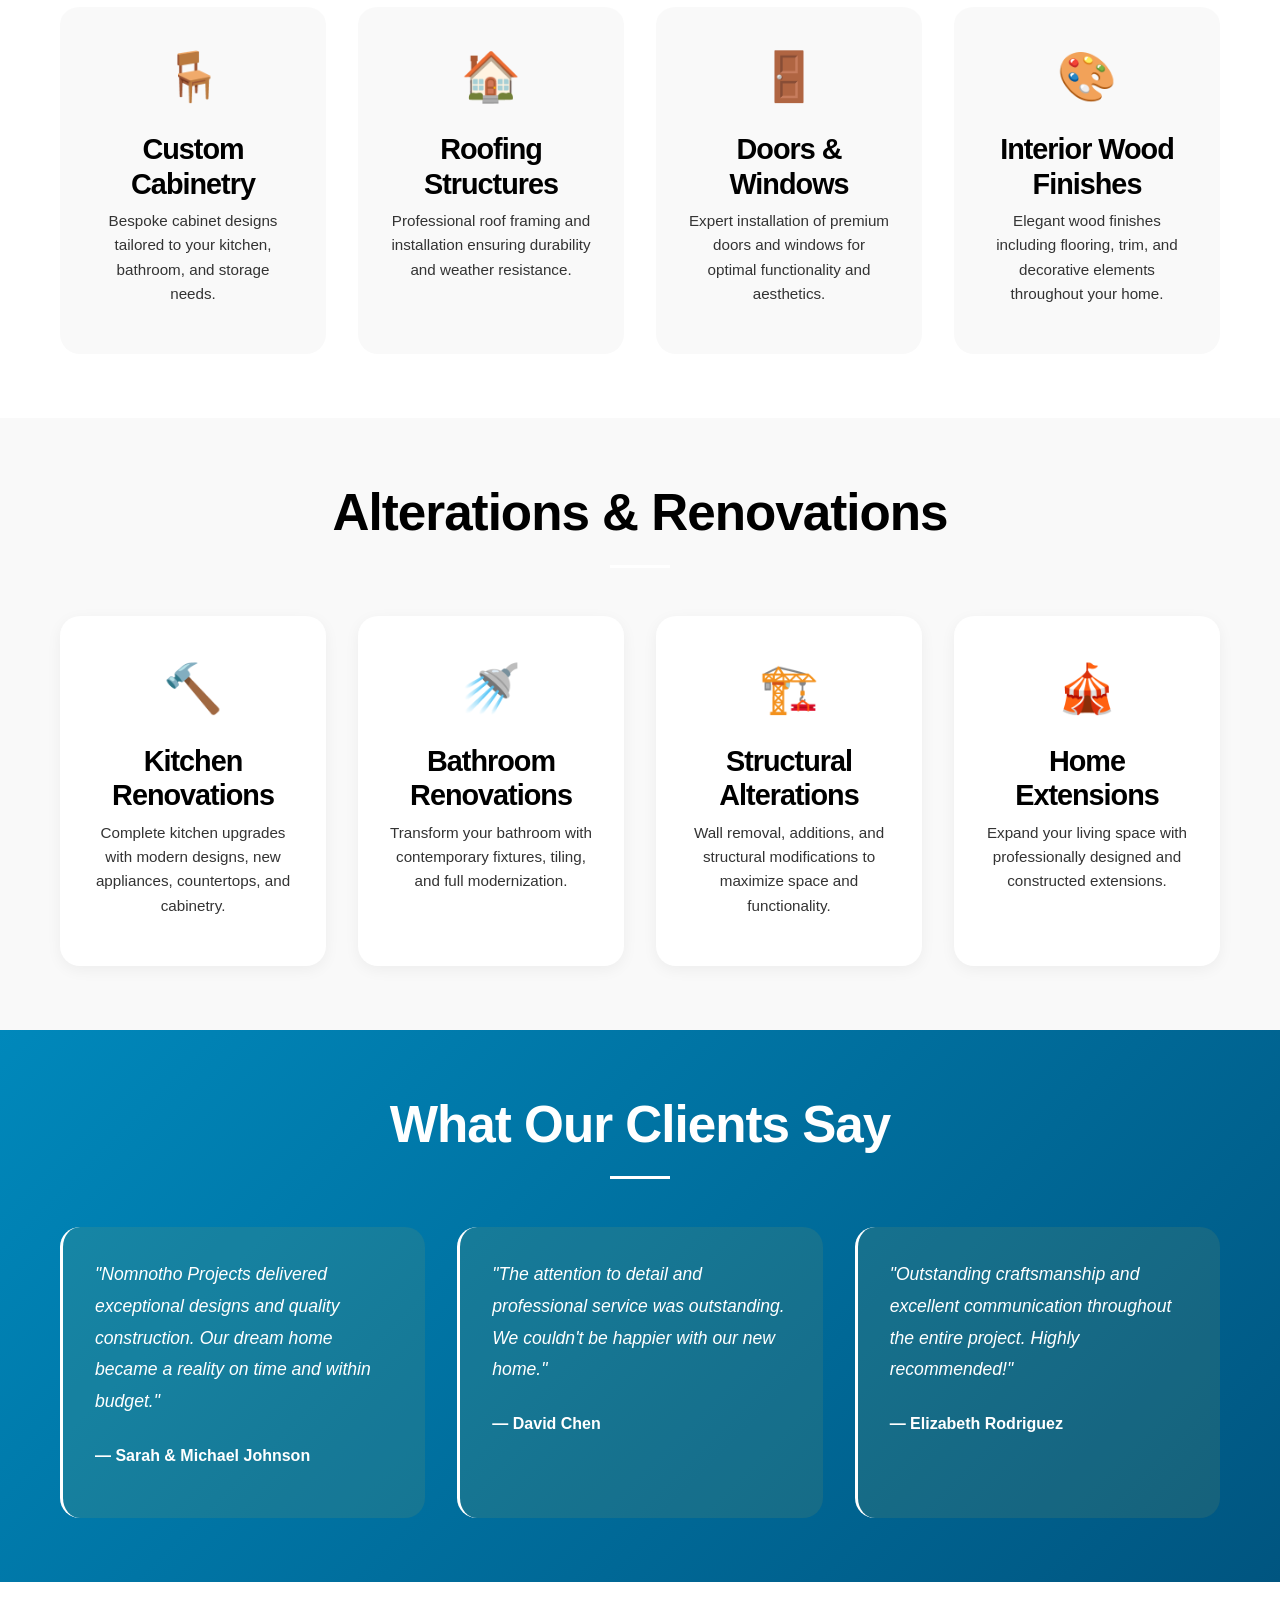
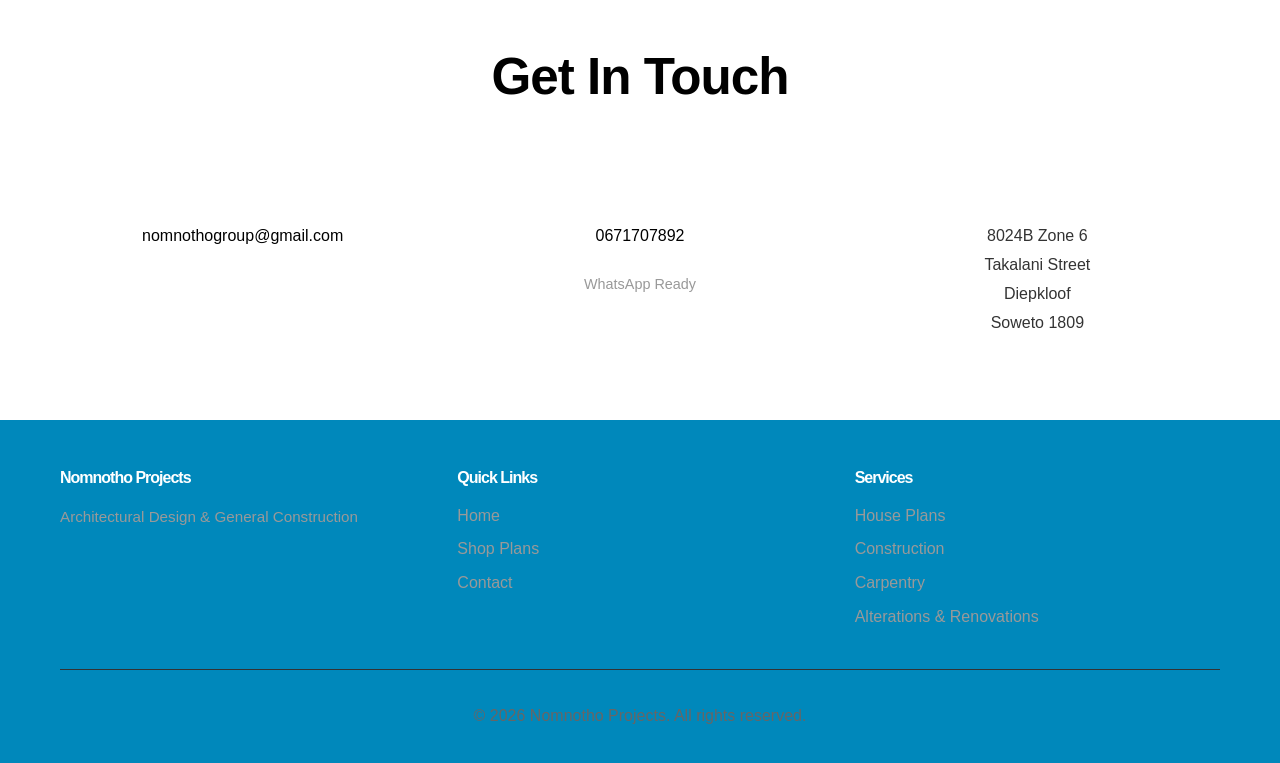
==== commit 23a95b31: "Add files via upload" ====
--- a/index.html
+++ b/index.html
@@ -138,6 +138,35 @@
         </div>
     </section>
 
+    <!-- Alterations & Renovation Services -->
+    <section class="alterations-services">
+        <div class="container">
+            <h2 class="section-title">Alterations & Renovations</h2>
+            <div class="alterations-grid">
+                <div class="alteration-card">
+                    <div class="card-icon">🔨</div>
+                    <h3>Kitchen Renovations</h3>
+                    <p>Complete kitchen upgrades with modern designs, new appliances, countertops, and cabinetry.</p>
+                </div>
+                <div class="alteration-card">
+                    <div class="card-icon">🚿</div>
+                    <h3>Bathroom Renovations</h3>
+                    <p>Transform your bathroom with contemporary fixtures, tiling, and full modernization.</p>
+                </div>
+                <div class="alteration-card">
+                    <div class="card-icon">🏗️</div>
+                    <h3>Structural Alterations</h3>
+                    <p>Wall removal, additions, and structural modifications to maximize space and functionality.</p>
+                </div>
+                <div class="alteration-card">
+                    <div class="card-icon">🎪</div>
+                    <h3>Home Extensions</h3>
+                    <p>Expand your living space with professionally designed and constructed extensions.</p>
+                </div>
+            </div>
+        </div>
+    </section>
+
     <!-- Testimonials -->
     <section class="testimonials">
         <div class="container">
@@ -175,7 +204,7 @@
                 </div>
                 <div class="contact-item">
                     <h3>Address</h3>
-                    <p>123 Architecture Street<br>Design City, DC 12345</p>
+                    <p>8024B Zone 6<br>Takalani Street<br>Diepkloof<br>Soweto 1809</p>
                 </div>
             </div>
         </div>
@@ -203,6 +232,7 @@
                         <li><a href="#">House Plans</a></li>
                         <li><a href="#">Construction</a></li>
                         <li><a href="#">Carpentry</a></li>
+                        <li><a href="#">Alterations & Renovations</a></li>
                     </ul>
                 </div>
             </div>
--- a/style.css
+++ b/style.css
@@ -74,11 +74,11 @@
 .navbar {
     position: sticky;
     top: 0;
-    background: linear-gradient(135deg, #000 0%, #1a1a1a 100%);
+    background: linear-gradient(135deg, #0088BB 0%, #005580 100%);
     color: #fff;
     padding: 1rem 0;
     z-index: 1000;
-    border-bottom: 2px solid #D4AF37;
+    border-bottom: 2px solid #FFFFFF;
     box-shadow: 0 8px 32px rgba(0, 0, 0, 0.15);
     backdrop-filter: blur(10px);
 }
@@ -101,14 +101,14 @@
 .logo h1 {
     font-size: 1.5rem;
     margin: 0;
-    color: #D4AF37;
+    color: #FFFFFF;
 }
 
 .logo .tagline {
     font-size: 0.75rem;
     color: #aaa;
     margin-left: 0.5rem;
-    border-left: 1px solid #D4AF37;
+    border-left: 1px solid #FFFFFF;
     padding-left: 0.5rem;
 }
 
@@ -127,11 +127,11 @@
 }
 
 .nav-link:hover {
-    color: #D4AF37;
+    color: #FFFFFF;
 }
 
 .nav-link.active {
-    color: #D4AF37;
+    color: #FFFFFF;
 }
 
 .nav-link::after {
@@ -141,7 +141,7 @@
     left: 0;
     width: 0;
     height: 2px;
-    background-color: #D4AF37;
+    background-color: #FFFFFF;
     transition: width 0.3s ease;
 }
 
@@ -154,7 +154,7 @@
     display: flex;
     align-items: center;
     gap: 0.5rem;
-    background-color: #D4AF37;
+    background-color: #FFFFFF;
     color: #000 !important;
     padding: 0.5rem 1rem;
     border-radius: 50px;
@@ -169,7 +169,7 @@
     min-width: 20px;
     height: 20px;
     background-color: #000;
-    color: #D4AF37;
+    color: #FFFFFF;
     border-radius: 50%;
     display: flex;
     align-items: center;
@@ -187,7 +187,7 @@
 .hamburger span {
     width: 25px;
     height: 3px;
-    background-color: #D4AF37;
+    background-color: #FFFFFF;
     margin: 5px 0;
     transition: 0.3s;
 }
@@ -210,15 +210,15 @@
 }
 
 .btn-primary {
-    background-color: #D4AF37;
+    background-color: #FFFFFF;
     color: #000;
-    border-color: #D4AF37;
+    border-color: #FFFFFF;
 }
 
 .btn-primary:hover {
     background-color: #fff;
-    color: #D4AF37;
-    border-color: #D4AF37;
+    color: #FFFFFF;
+    border-color: #FFFFFF;
     transform: translateY(-4px);
     box-shadow: 0 15px 40px rgba(212, 175, 55, 0.4);
 }
@@ -230,9 +230,9 @@
 }
 
 .btn-secondary:hover {
-    background-color: #000;
-    color: #D4AF37;
-    border-color: #D4AF37;
+    background-color: #0088BB;
+    color: #FFFFFF;
+    border-color: #FFFFFF;
     transform: translateY(-4px);
     box-shadow: 0 15px 35px rgba(0, 0, 0, 0.2);
 }
@@ -246,7 +246,7 @@
    =================================== */
 
 .hero {
-    background: linear-gradient(135deg, #000 0%, #1a1a1a 100%);
+    background: linear-gradient(135deg, #0088BB 0%, #005580 100%);
     color: #fff;
     padding: 8rem 2rem;
     text-align: center;
@@ -264,7 +264,7 @@
     right: 0;
     width: 50%;
     height: 100%;
-    background: url('data:image/svg+xml,<svg xmlns="http://www.w3.org/2000/svg" viewBox="0 0 1000 1000"><defs><pattern id="grid" width="100" height="100" patternUnits="userSpaceOnUse"><path d="M 100 0 L 0 0 0 100" fill="none" stroke="%23D4AF37" stroke-width="0.5" opacity="0.1"/></pattern></defs><rect width="1000" height="1000" fill="none"/><rect width="1000" height="1000" fill="url(%23grid)"/></svg>');
+    background: url('data:image/svg+xml,<svg xmlns="http://www.w3.org/2000/svg" viewBox="0 0 1000 1000"><defs><pattern id="grid" width="100" height="100" patternUnits="userSpaceOnUse"><path d="M 100 0 L 0 0 0 100" fill="none" stroke="%23FF6B5B" stroke-width="0.5" opacity="0.1"/></pattern></defs><rect width="1000" height="1000" fill="none"/><rect width="1000" height="1000" fill="url(%23grid)"/></svg>');
     opacity: 0.5;
     z-index: 0;
 }
@@ -287,7 +287,7 @@
 .hero-subheadline {
     font-size: 1.8rem;
     margin-bottom: 2rem;
-    color: #D4AF37;
+    color: #FFFFFF;
     font-weight: 400;
     line-height: 1.4;
 }
@@ -330,7 +330,7 @@
     transform: translateX(-50%);
     width: 60px;
     height: 3px;
-    background-color: #D4AF37;
+    background-color: #FFFFFF;
 }
 
 /* ===================================
@@ -424,7 +424,7 @@
 .product-price {
     font-size: 1.5rem;
     font-weight: 700;
-    color: #D4AF37;
+    color: #FFFFFF;
 }
 
 .product-buttons {
@@ -470,7 +470,7 @@
 }
 
 .process-step:hover {
-    background-color: #000;
+    background-color: #0088BB;
     color: #fff;
     transform: translateY(-5px);
 }
@@ -478,7 +478,7 @@
 .step-number {
     width: 60px;
     height: 60px;
-    background-color: #D4AF37;
+    background-color: #FFFFFF;
     color: #000;
     border-radius: 50%;
     display: flex;
@@ -492,7 +492,7 @@
 
 .process-step:hover .step-number {
     background-color: #fff;
-    color: #D4AF37;
+    color: #FFFFFF;
 }
 
 .process-step h3 {
@@ -535,7 +535,7 @@
     content: '✓';
     position: absolute;
     left: 0;
-    color: #D4AF37;
+    color: #FFFFFF;
     font-weight: 700;
 }
 
@@ -588,12 +588,12 @@
     padding: 2rem;
     border-radius: 20px;
     text-align: center;
-    border-top: 3px solid #D4AF37;
+    border-top: 3px solid #FFFFFF;
     transition: all 0.3s ease;
 }
 
 .carpentry-card:hover {
-    background-color: #000;
+    background-color: #0088BB;
     color: #fff;
     transform: translateY(-5px);
 }
@@ -613,11 +613,51 @@
 }
 
 /* ===================================
+   Alterations & Renovation Services Section
+   =================================== */
+
+.alterations-services {
+    background-color: #f9f9f9;
+}
+
+.alterations-grid {
+    display: grid;
+    grid-template-columns: repeat(auto-fit, minmax(250px, 1fr));
+    gap: 2rem;
+}
+
+.alteration-card {
+    background-color: #fff;
+    padding: 2rem;
+    border-radius: 20px;
+    text-align: center;
+    border-top: 3px solid #FFFFFF;
+    transition: all 0.3s ease;
+    box-shadow: 0 4px 15px rgba(0, 0, 0, 0.05);
+}
+
+.alteration-card:hover {
+    background-color: #0088BB;
+    color: #fff;
+    transform: translateY(-5px);
+    box-shadow: 0 10px 30px rgba(212, 175, 55, 0.2);
+}
+
+.alteration-card h3 {
+    margin-bottom: 0.5rem;
+}
+
+.alteration-card p {
+    font-size: 0.95rem;
+    line-height: 1.6;
+}
+
+/* ===================================
    Testimonials Section
    =================================== */
 
 .testimonials {
-    background: linear-gradient(135deg, #000 0%, #1a1a1a 100%);
+    background: linear-gradient(135deg, #0088BB 0%, #005580 100%);
     color: #fff;
 }
 
@@ -626,7 +666,7 @@
 }
 
 .testimonials .section-title::after {
-    background-color: #D4AF37;
+    background-color: #FFFFFF;
 }
 
 .testimonials-grid {
@@ -639,7 +679,7 @@
     background-color: rgba(212, 175, 55, 0.1);
     padding: 2rem;
     border-radius: 20px;
-    border-left: 3px solid #D4AF37;
+    border-left: 3px solid #FFFFFF;
     transition: all 0.3s ease;
 }
 
@@ -657,7 +697,7 @@
 
 .testimonial-author {
     font-weight: 600;
-    color: #D4AF37;
+    color: #FFFFFF;
     font-style: normal;
     display: block;
     margin-top: 1.5rem;
@@ -679,7 +719,7 @@
 }
 
 .contact-item h3 {
-    color: #D4AF37;
+    color: #FFFFFF;
     margin-bottom: 0.5rem;
 }
 
@@ -689,13 +729,13 @@
 
 .contact-item a {
     color: #000;
-    border-bottom: 2px solid #D4AF37;
+    border-bottom: 2px solid #FFFFFF;
     padding-bottom: 0.2rem;
     display: inline-block;
 }
 
 .contact-item a:hover {
-    color: #D4AF37;
+    color: #FFFFFF;
 }
 
 /* ===================================
@@ -703,10 +743,10 @@
    =================================== */
 
 .footer {
-    background-color: #000;
+    background-color: #0088BB;
     color: #fff;
     padding: 3rem 0 1rem;
-    border-top: 2px solid #D4AF37;
+    border-top: 2px solid #FFFFFF;
 }
 
 .footer-content {
@@ -717,7 +757,7 @@
 }
 
 .footer-section h4 {
-    color: #D4AF37;
+    color: #FFFFFF;
     margin-bottom: 1rem;
 }
 
@@ -740,7 +780,7 @@
 }
 
 .footer-section ul li a:hover {
-    color: #D4AF37;
+    color: #FFFFFF;
     padding-left: 0.5rem;
 }
 
@@ -756,7 +796,7 @@
    =================================== */
 
 .page-header {
-    background: linear-gradient(135deg, #000 0%, #1a1a1a 100%);
+    background: linear-gradient(135deg, #0088BB 0%, #005580 100%);
     color: #fff;
     padding: 3rem 0;
     text-align: center;
@@ -774,7 +814,7 @@
 
 .page-header p {
     font-size: 1.3rem;
-    color: #D4AF37;
+    color: #FFFFFF;
     font-weight: 500;
     line-height: 1.4;
 }
@@ -800,17 +840,17 @@
 }
 
 .back-link {
-    color: #D4AF37;
+    color: #FFFFFF;
     font-weight: 600;
     display: inline-block;
     padding: 0.5rem 1rem;
-    border: 2px solid #D4AF37;
+    border: 2px solid #FFFFFF;
     border-radius: 50px;
     transition: all 0.3s ease;
 }
 
 .back-link:hover {
-    background-color: #D4AF37;
+    background-color: #FFFFFF;
     color: #000;
 }
 
@@ -839,7 +879,7 @@
 
 .product-price {
     font-size: 2rem;
-    color: #D4AF37;
+    color: #FFFFFF;
     font-weight: 700;
     margin-bottom: 1.5rem;
 }
@@ -881,7 +921,7 @@
 }
 
 .spec-value {
-    color: #D4AF37;
+    color: #FFFFFF;
     font-weight: 600;
 }
 
@@ -911,7 +951,7 @@
     content: '✓';
     position: absolute;
     left: 0;
-    color: #D4AF37;
+    color: #FFFFFF;
     font-weight: 700;
 }
 
@@ -920,7 +960,7 @@
     padding: 1.5rem;
     border-radius: 16px;
     margin-bottom: 2rem;
-    border-left: 3px solid #D4AF37;
+    border-left: 3px solid #FFFFFF;
 }
 
 .construction-cost h3 {
@@ -1013,7 +1053,7 @@
 .cart-item-price {
     font-size: 1.3rem;
     font-weight: 700;
-    color: #D4AF37;
+    color: #FFFFFF;
     white-space: nowrap;
 }
 
@@ -1029,7 +1069,7 @@
 }
 
 .cart-item-remove:hover {
-    background-color: #D4AF37;
+    background-color: #FFFFFF;
     color: #000;
 }
 
@@ -1045,7 +1085,7 @@
 .cart-summary h2 {
     font-size: 1.5rem;
     margin-bottom: 1.5rem;
-    border-bottom: 2px solid #D4AF37;
+    border-bottom: 2px solid #FFFFFF;
     padding-bottom: 1rem;
 }
 
@@ -1064,7 +1104,7 @@
     display: flex;
     justify-content: space-between;
     padding: 1rem;
-    background-color: #000;
+    background-color: #0088BB;
     color: #fff;
     border-radius: 4px;
     font-size: 1.2rem;
@@ -1073,7 +1113,7 @@
 }
 
 .summary-total span:last-child {
-    color: #D4AF37;
+    color: #FFFFFF;
 }
 
 .cart-summary .btn {
@@ -1154,7 +1194,7 @@
 .form-group input:focus,
 .form-group textarea:focus {
     outline: none;
-    border-color: #D4AF37;
+    border-color: #FFFFFF;
     box-shadow: 0 0 0 3px rgba(212, 175, 55, 0.1);
 }
 
@@ -1179,7 +1219,7 @@
 .checkout-summary h2 {
     font-size: 1.5rem;
     margin-bottom: 1.5rem;
-    border-bottom: 2px solid #D4AF37;
+    border-bottom: 2px solid #FFFFFF;
     padding-bottom: 1rem;
 }
 
@@ -1194,7 +1234,7 @@
     background-color: #fff;
     border-radius: 12px;
     margin-bottom: 0.5rem;
-    border-left: 3px solid #D4AF37;
+    border-left: 3px solid #FFFFFF;
 }
 
 .summary-item-name {
@@ -1203,7 +1243,7 @@
 }
 
 .summary-item-price {
-    color: #D4AF37;
+    color: #FFFFFF;
     font-weight: 600;
 }
 
@@ -1241,7 +1281,7 @@
 
 .modal-content h2 {
     font-size: 2rem;
-    color: #D4AF37;
+    color: #FFFFFF;
     margin-bottom: 1rem;
 }
 
@@ -1299,7 +1339,7 @@
         left: -100%;
         top: 70px;
         flex-direction: column;
-        background-color: #000;
+        background-color: #0088BB;
         width: 100%;
         text-align: center;
         transition: 0.3s;
